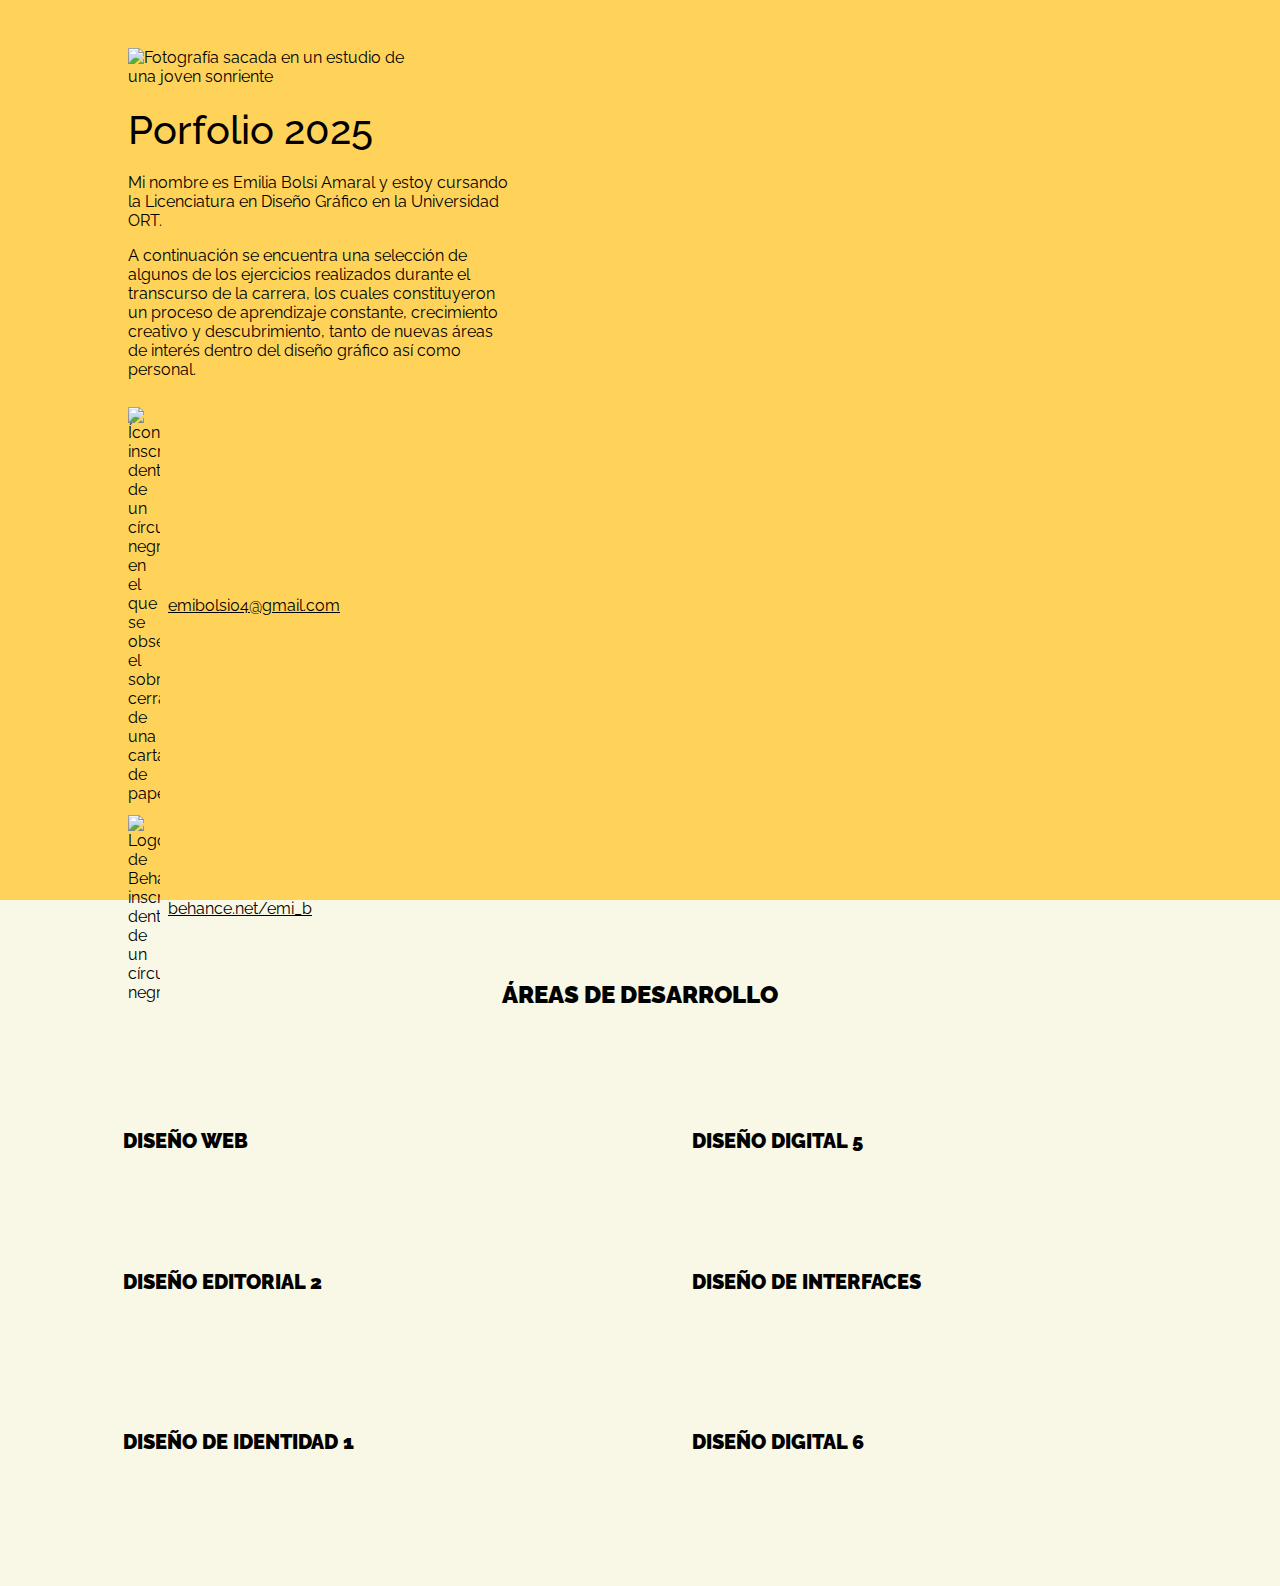
==== index.html @ fa9a802b "Add files via upload" ====
<!DOCTYPE html>
<html lang="en">
<head>
    <meta charset="UTF-8">
    <meta name="viewport" content="width=device-width, initial-scale=1.0">
    <title>Porfolio 2025</title>
    <meta name="description" content="Carpeta anual 2: nivel técnico">

    <!-- ENLACES -->
    <link rel="stylesheet" href="estilos.css">
</head>

<body>
    <section id="Banner">
        
        <div id="Info">
            <img src="img/foto_mia.png" alt="Fotografía sacada en un estudio de una joven sonriente" id="foto">
            <h1>Porfolio 2025</h1>
            <p>Mi nombre es Emilia Bolsi Amaral y estoy cursando la Licenciatura en Diseño Gráfico en la Universidad ORT.</p>
            <p>A continuación se encuentra una selección de algunos de los ejercicios realizados durante el transcurso de la carrera, los cuales constituyeron un proceso de aprendizaje constante, crecimiento creativo y descubrimiento, tanto de nuevas áreas de interés dentro del diseño gráfico así como personal.</p>

            <div> 
                <img src="img/icono_mail.svg" alt="Ícono inscripto dentro de un círculo negro en el que se observa el sobre cerrado de una carta de papel">
                <p><a href="mailto:emibolsi04@gmail.com">emibolsi04@gmail.com</a></p>
            </div>

            <div>
                <img src="img/icono_behance.svg" alt="Logotipo de Behance, inscripto dentro de un círculo negro"> 
                <p><a href="https://www.behance.net/emi_b" target="_blank" rel="noreferrer">behance.net/emi_b</a></p>
            </div>

        </div>
    </section>

    <main id="MainIndex">
        <section>
            <h2>ÁREAS DE DESARROLLO</h2>

            <div id="trabajos">
                <div>
                    <a href="web.html"><img src="img/web_cubierta_entera.png" alt="Imagen de forma irregular, compuesta por múltiples triángulos, donde se observan tres celulares de mismo modelo en una misma aplicación, mostrando diferentes partes de ella">
                    <p>DISEÑO WEB</p></a>
                </div>

                <div>
                    <a href="digital5.html"><img src="img/DD5_cubierta_entera.png" alt="Imagen de forma irregular, compuesta por múltiples triángulos, en la que se observa un monitor donde se encuentra abierta una página web ficticia dedicada a la artista estadounidense Erin Hanson">
                    <p>DISEÑO DIGITAL 5</p></a>
                </div>

                <div>
                    <a href="editorial2.html"><img src="img/editorial_2_cubierta_entera.png" alt="Imagen de forma irregular, compuesta por múltiples triángulos, en la que figura la cubierta entera de un catálogo de arte de Joaquín Torres García">
                    <p>DISEÑO EDITORIAL 2</p></a>
                </div>

                <div>
                    <a href="interfaces.html"><img src="img/interfaces_cubierta_entera.png" alt="Imagen de forma irregular, compuesta por múltiples triángulos, en la que se observa un tótem para realizar pedidos y las pantallas que componen el proceso de pedido">
                    <p>DISEÑO DE INTERFACES</p></a>
                </div>

                <div>
                    <a href="identidad.html"><img src="img/identidad_1_cubierta_entera.png" alt="Imagen de forma irregular, compuesta por múltiples triángulos, en la que se observa una comparación entre dos logotipos antes y después de su rediseño, pertenecientes a la Asociación Uruguaya de Volantes"></a>
                    <p>DISEÑO DE IDENTIDAD 1</p>
                </div>

                <div>
                    <a href="digital6.html"><img src="img/DD6_cubierta_entera.png" alt="Imagen de forma irregular, compuesta por múltiples triángulos, en la que se observan un corazón y cerebro ilustrados sobre la silueta clara de un hombre visible solamente hasta la mitad del torso"> 
                    <p>DISEÑO DIGITAL 6</p></a>
                </div>
            </div>

        </section>
    </main> 
    
</body>
</html>
---- estilos.css ----
@import url('https://fonts.googleapis.com/css2?family=Raleway:ital,wght@0,100..900;1,100..900&display=swap');

/* AJUSTES GENERALES */
*{
    margin: 0;
    padding: 0;
    box-sizing: border-box;
}

body{
    background-color: #F9F7E5;
    font-family: 'Raleway', serif;
}

h2{ 
    font-weight: 900;
    font-size: 1.5em;
    margin-bottom: 1.5em;
}

p{ margin-bottom: 1em; }

a, a:visited{ color: black;}

#trabajos a{ text-decoration: none; }

#Info div img{ width: 32px; }


/* ---------------- INDEX.HTML ----------------*/
/* CELULAR */
/* BANNER INICIO */
#Banner{
    background-color: #FFD35A;
    height: 790px;
    width: 100%;
}

#Info{
    width: 80%;
    margin: 0 auto;

    display: flex;
    flex-direction: column;
    align-items: center;
    text-align: center;

    position: relative;
    top: 850px;
}

#foto{ width: 100%; }

h1{
    font-weight: 500;
    font-size: 2.5em;
    margin: 0.5em 0;
}

#Banner img:not(#foto){ margin-top: 0.75em; }


/* MAIN */
#MainIndex{
    position: relative;
    top: 750px;
}

#MainIndex section{
    width: 80%;
    margin: 5em auto;

    display: flex;
    flex-direction: column;
    align-items: center;
}


/* TRABAJOS */
#trabajos div{
    margin-bottom: 4em;

    background-size: contain;
    background-repeat: no-repeat;
}

#trabajos div p{
    font-weight: 900;
    font-size: 1.25em;
}

#trabajos img{
    margin-bottom: 0.5em;
    width: 100%;
    object-fit: cover;

    transition: 0.3s;
    opacity: 0;
}

#trabajos div img:hover{ opacity: 1; }

#trabajos div:nth-of-type(1){ background-image: url(img/web_cubierta_fragment.png); }
#trabajos div:nth-of-type(2){ background-image: url(img/DD5_cubierta_fragmentada.png); }
#trabajos div:nth-of-type(3){ background-image: url(img/editorial_2_cubierta_fragment.png); }
#trabajos div:nth-of-type(4){ background-image: url(img/interfaces_cubierta_fragment.png); }
#trabajos div:nth-of-type(5){ background-image: url(img/identidad_1_cubierta_fragment.png); }
#trabajos div:nth-of-type(6){ background-image: url(img/DD6_cubierta_fragment.png); }



/* TABLET */
@media all and (min-width:768px) {
    /* BANNER */
    #Banner{ height: 100vh; }

    #Info{
        width: 50%;
        margin: 0;
        padding-top: 3em;

        top: 0;
        left: 10%;

        align-items: flex-start;
        text-align: left;
    }

    #Info div{
        display: flex;
        align-items: center;

        margin-top: 0.75em;
    }

    #Banner img:not(#foto){ margin: 0 0.5em 0 0;}

    #foto{ width: 80%; }

    #Info div p{ margin-bottom: 0; }


    /* MAIN */
    #MainIndex{
        position: static;
        width: 85%;
        margin: 0 auto;
    }

    #MainIndex section{ 
        margin: 5em auto;
        width: 95%;
    }

    
    /* TRABAJOS */
    #trabajos{
        display: flex;
        flex-wrap: wrap;
        justify-content: space-between;
    }

    #trabajos div{
        margin-bottom: 2em;
        width: 45%;
    }
}



/* COMPUTADORA */
@media all and (min-width:1200px) { #Info{ width: 30%; } }



/* ---------------- MATERIA.HTML ----------------*/
/* CELULAR */
/* NAV */
nav{ background-color: #ED7151; }
    
nav div{    
    width: 85%;
    padding: 1em 0;
    margin: 0 auto;
    
    display: flex;
    align-items: center;
    justify-content: space-between;
}

nav img{ width: 32px; }

nav p{
    color: #F9F7E5;
    font-size: 2em;
    font-weight: 400;
    margin: 0;
}


/* MAIN */
.MainMateria{
    width: 85%;
    margin: 0 auto;
    text-align: center;
}

.MainMateria h2{
    color: #ED7151;
    margin: 2em auto;
    text-align: center;
}


/* IMÁGENES */
.Imágenes{
    display: flex;
    flex-direction: column;
    align-items: center;

    margin: 3em 0 6em;
}

.Imágenes img{
    width: 100%;
    object-fit: cover;
    margin: 1em 0;    
}

.Imágenes div{
    width: 100%;
    height: 200px;
}

iframe{ margin-top: 1em; }

#video-DD6{ width: 100%; }

#video-interfaces{ background-color: #FFF2E4;}


/* GRILLA */
.Grilla{
    display: grid;
    grid-template-rows: 3fr;
    gap: 1.5em;

    width: 90%;
    margin: 3em auto 6em;
}

#video-web{
    width: 100%;
    grid-column: span 2;
}

#video-interfaces{
    width: 100%;
    grid-column: span 2;
}

.Grilla img{ width: 100%; }

.Grilla img:last-of-type{
    width: 100%;
    grid-column: span 2;
}


/* TABLET */
@media all and (min-width:768px){
    /* NAV */
    nav{
        display: flex;
        justify-content: center;
    }

    nav div{ width: 90%; }


    /* MAIN Y ÁREAS */
    .MainMateria{ width: 90%;}

    .MainMateria div:first-of-type{
        width: 80%;
        margin: 0 auto;
    }


    /* IMÁGENES */
    .Imágenes{
        display: flex;
        flex-wrap: wrap;
        flex-direction: row;
        justify-content: space-between;
        width: 100%;
    }

    .Imágenes img.cuadrada{ width: 30%; }

    .Imágenes img.horizontal{ width: 100%; }

    .Imágenes div:not(.animacion_AUVO){
        width: 100%;
        height: 500px;
    }


    /* GRILLA */
    .Grilla img{ width: 100%; }

    .Grilla{
        grid-template-columns: repeat(3, 1fr);
        grid-template-rows: 1fr;
        width: 100%;
    }

    #video-web{
        grid-column: span 1;
        grid-row: span 3;
        width: 100%;
    }

    #video-interfaces{
        grid-column: span 1;
        grid-row: span 3;
        width: 100%;
    }

    .Grilla img:nth-of-type(3){ grid-column: span 2; }
}



/* COMPUTADORA */
@media all and (min-width:1200px){
    /* NAV */
    nav div{
        width: 70%;
        padding: 1.5em 0;
    }

    /* MAIN */
    .MainMateria{ width: 70%; }
    
    /* GRILLA */
    #video-web{ width: 96%; }
}
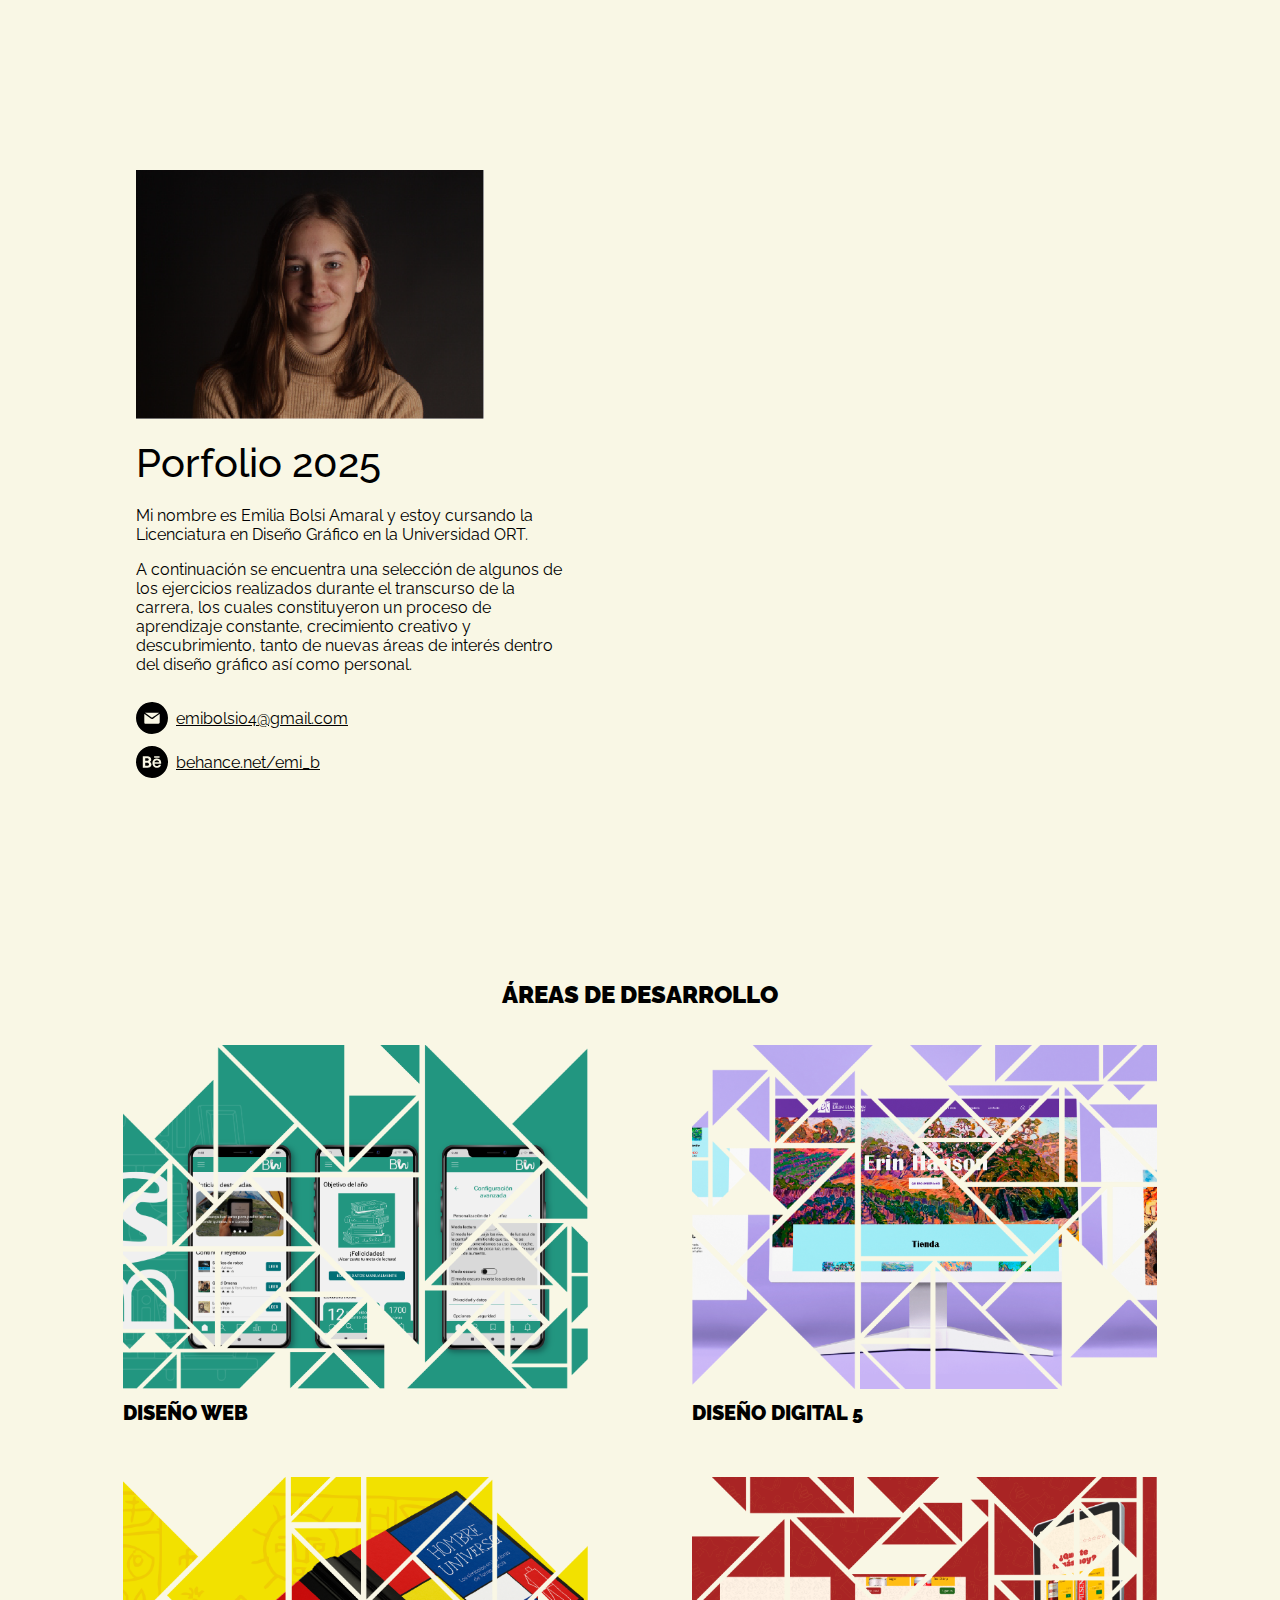
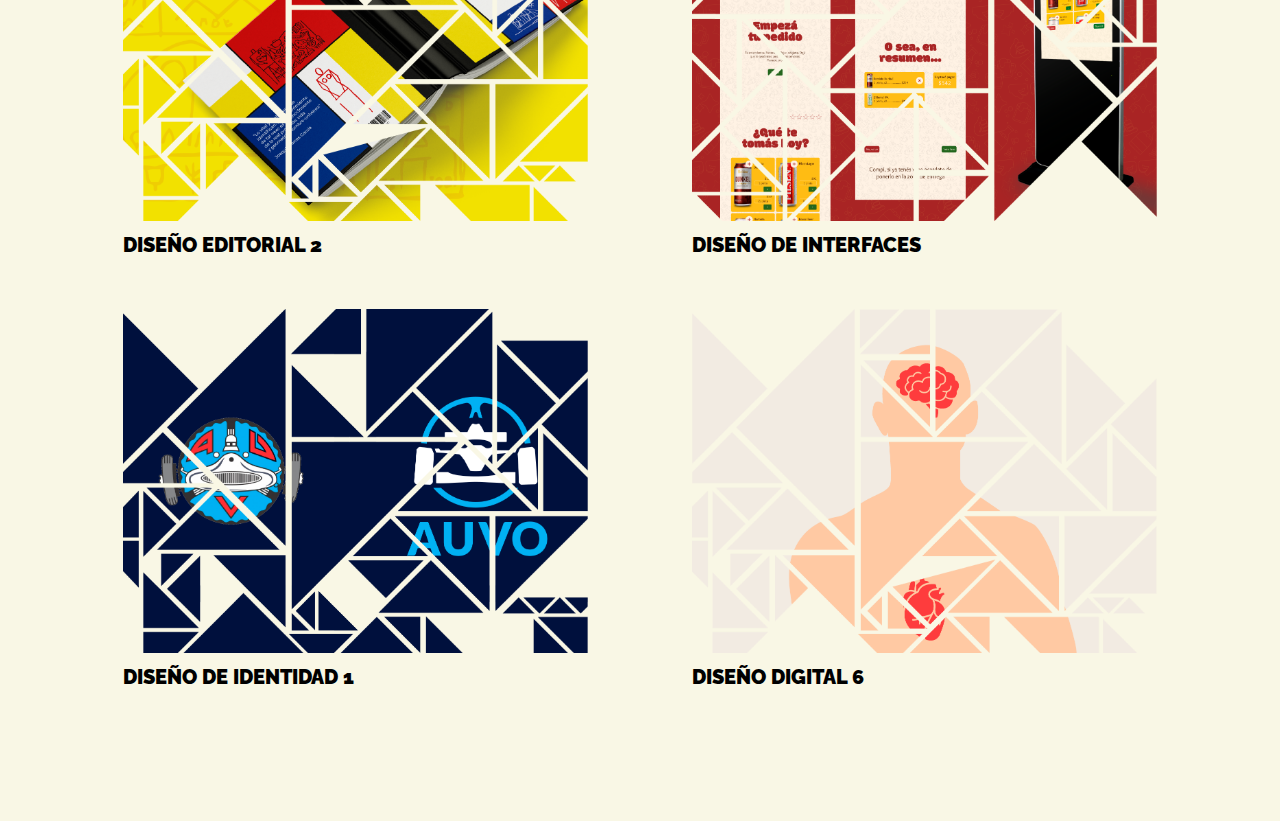
==== commit 2e936853: "Add files via upload" ====
--- a/index.html
+++ b/index.html
@@ -12,6 +12,8 @@
 
 <body>
     <section id="Banner">
+
+        <video src="img/Fondo_mobile.mp4" autoplay loop muted></video>
         
         <div id="Info">
             <img src="img/foto_mia.png" alt="Fotografía sacada en un estudio de una joven sonriente" id="foto">
--- a/estilos.css
+++ b/estilos.css
@@ -29,24 +29,17 @@
 
 /* ---------------- INDEX.HTML ----------------*/
 /* CELULAR */
-/* BANNER INICIO */
-#Banner{
-    background-color: #FFD35A;
-    height: 790px;
-    width: 100%;
-}
+/* INICIO */
+#Banner video{ width: 100%; }
 
 #Info{
     width: 80%;
-    margin: 0 auto;
+    margin: 4em auto;
 
     display: flex;
     flex-direction: column;
     align-items: center;
     text-align: center;
-
-    position: relative;
-    top: 850px;
 }
 
 #foto{ width: 100%; }
@@ -61,11 +54,6 @@
 
 
 /* MAIN */
-#MainIndex{
-    position: relative;
-    top: 750px;
-}
-
 #MainIndex section{
     width: 80%;
     margin: 5em auto;
@@ -112,15 +100,22 @@
 /* TABLET */
 @media all and (min-width:768px) {
     /* BANNER */
-    #Banner{ height: 100vh; }
+    #Banner{
+        height: 100vh;
+    
+        display: flex;
+        flex-direction: row-reverse;
+        justify-content: space-between;
+        align-items: center;
+
+        padding-left: 3em;        
+    }
+
+    #Banner video{ width: 45%; }
 
     #Info{
         width: 50%;
         margin: 0;
-        padding-top: 3em;
-
-        top: 0;
-        left: 10%;
 
         align-items: flex-start;
         text-align: left;
@@ -169,7 +164,23 @@
 
 
 /* COMPUTADORA */
-@media all and (min-width:1200px) { #Info{ width: 30%; } }
+@media all and (min-width:1200px){
+    /* BANNER INICIO */
+    #Banner{ 
+        width: 85%;
+        margin: 0 auto;
+        padding: 0;
+    }
+
+    #Banner video{ object-fit: none; }
+
+    #Info{
+        width: 40%;
+        margin-left: 2.5em;
+        padding-top: 3em;
+    }
+
+}
 
 
 
@@ -234,9 +245,10 @@
 
 iframe{ margin-top: 1em; }
 
-#video-DD6{ width: 100%; }
+.vid-DD5-6{ width: 100%; margin-bottom: 2em;}
 
 #video-interfaces{ background-color: #FFF2E4;}
+
 
 
 /* GRILLA */
@@ -281,7 +293,7 @@
     /* MAIN Y ÁREAS */
     .MainMateria{ width: 90%;}
 
-    .MainMateria div:first-of-type{
+    .MainMateria div:first-of-type:not(.libro){
         width: 80%;
         margin: 0 auto;
     }
@@ -296,11 +308,11 @@
         width: 100%;
     }
 
-    .Imágenes img.cuadrada{ width: 30%; }
-
-    .Imágenes img.horizontal{ width: 100%; }
-
-    .Imágenes div:not(.animacion_AUVO){
+    .Imágenes .cuadrada{ width: 30%; }
+
+    .Imágenes .horizontal{ width: 100%; }
+
+    .Imágenes div{
         width: 100%;
         height: 500px;
     }
